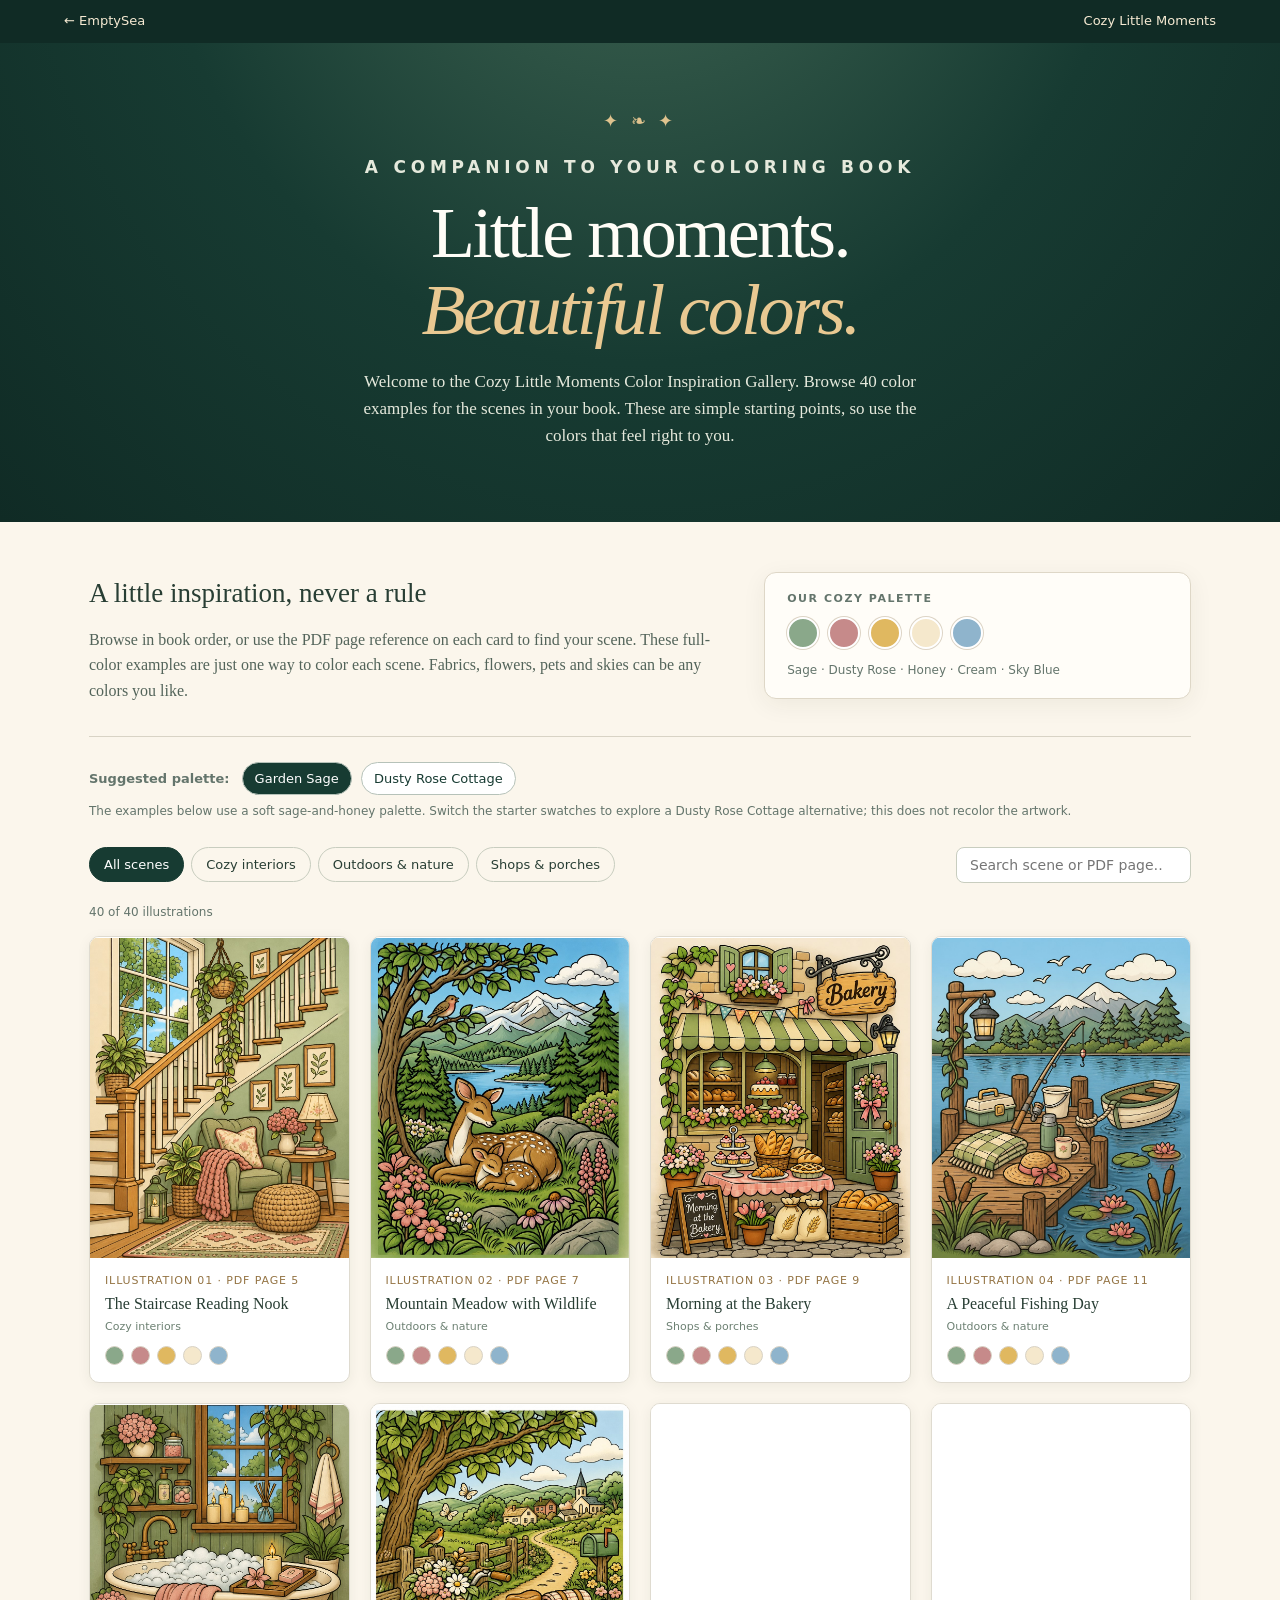
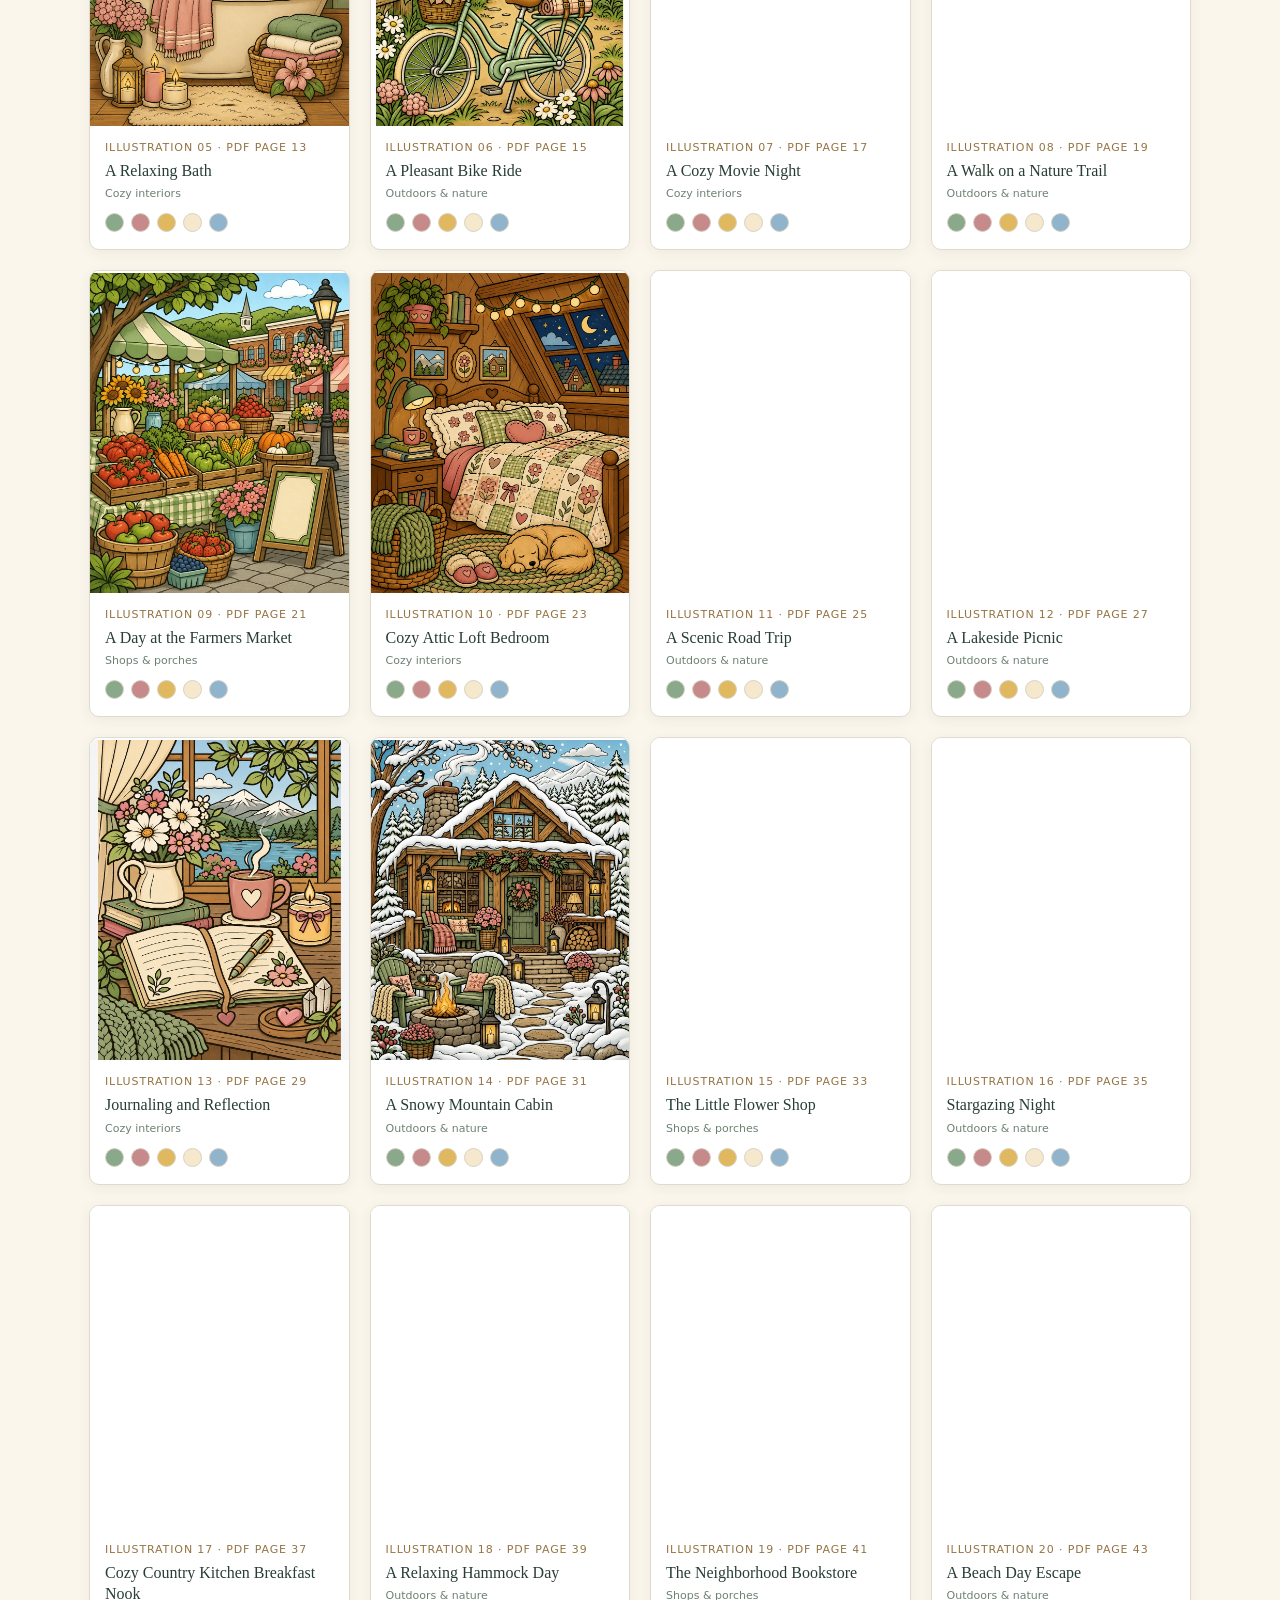
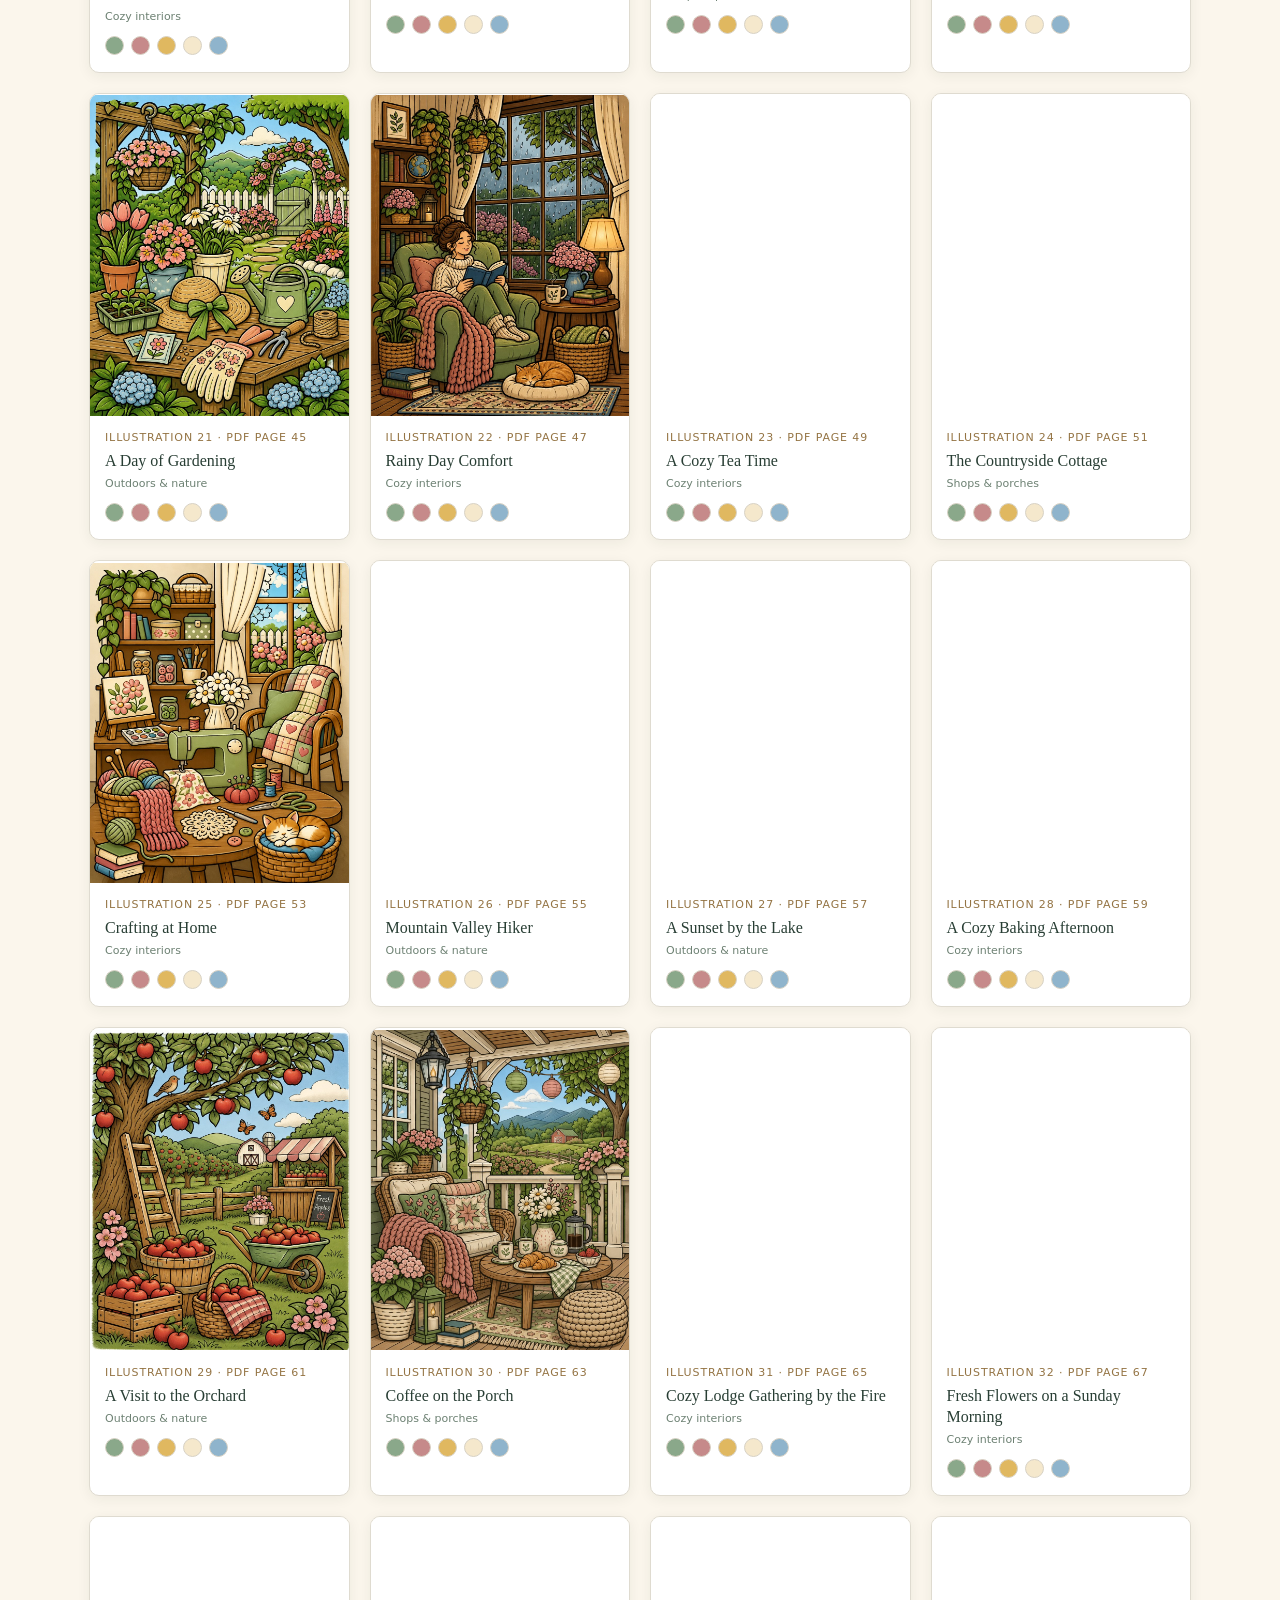
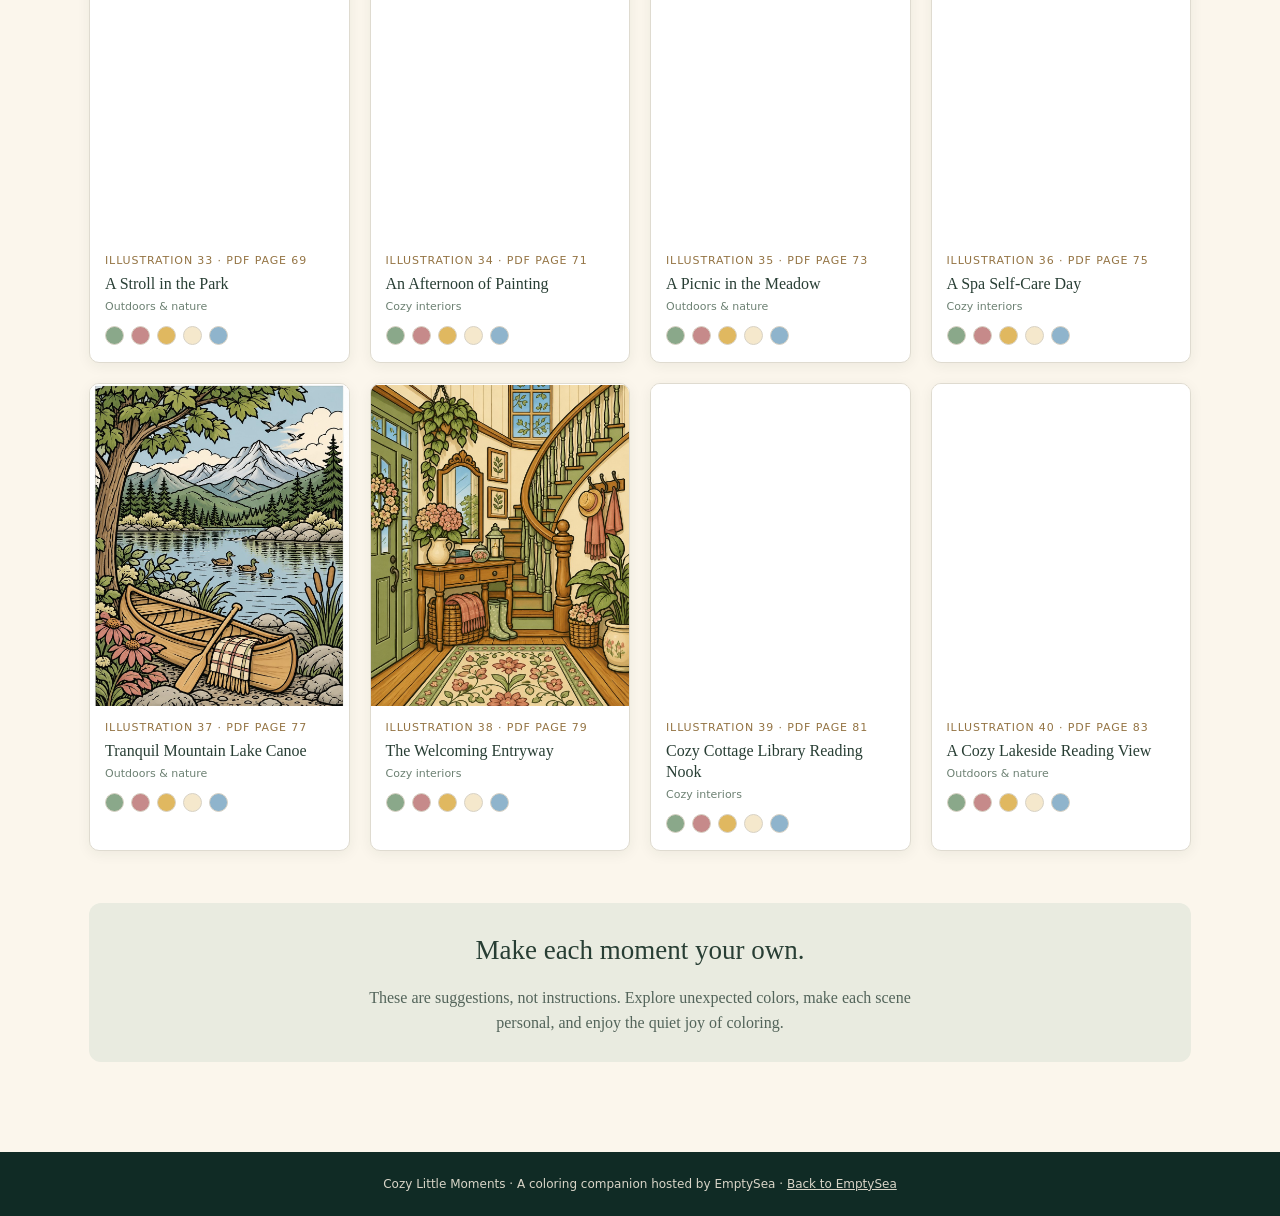
==== cozy-little-moments/index.html @ f2e1ac4d "Add Cozy Little Moments (Original Edition) color inspiration gallery Co-Authored-By: Claude Sonnet 5" ====
<!doctype html>
<html lang="en">
<head>
<meta charset="utf-8"><meta name="viewport" content="width=device-width, initial-scale=1">
<meta name="description" content="A companion color-inspiration gallery for Cozy Little Moments, a relaxing coloring book for adults.">
<meta name="theme-color" content="#183a30"><title>Color Inspiration | Cozy Little Moments</title>
<link rel="icon" href="/favicon.svg" type="image/svg+xml">
<style>
:root{--pine:#173b32;--pine-dark:#102b25;--cream:#fbf6ec;--ivory:#fffdf7;--wine:#863f42;--gold:#ae854a;--ink:#283e34;--muted:#64756c}
*{box-sizing:border-box}body{margin:0;background:var(--cream);color:var(--ink);font:16px/1.6 Georgia,"Times New Roman",serif}
a{color:inherit}button,input{font:inherit}button{cursor:pointer}
.topbar{background:var(--pine-dark);color:#f6ead3;padding:13px clamp(20px,5vw,72px);display:flex;justify-content:space-between;align-items:center;gap:16px;font:13px/1.3 system-ui,sans-serif}
.topbar a{text-decoration:none}.topbar a:hover{text-decoration:underline}
.hero{background:radial-gradient(ellipse at 50% -50%,#426855 0%,var(--pine) 55%,var(--pine-dark) 100%);color:var(--ivory);text-align:center;padding:64px 22px 72px}
.ornament{color:#dfc38e;letter-spacing:.22em;font-size:18px}.eyebrow{font:600 11px/1.4 system-ui,sans-serif;text-transform:uppercase;letter-spacing:.28em;color:#ebc990}
h1{font-size:clamp(36px,7vw,72px);line-height:1.06;letter-spacing:-.035em;font-weight:400;margin:16px auto;max-width:740px}
.hero p{max-width:590px;margin:20px auto 0;color:#e5e9dc;font-size:17px}.hero em{color:#e9c992}
main{max-width:1150px;margin:auto;padding:50px 24px 90px}
.intro{display:grid;grid-template-columns:1.5fr 1fr;gap:35px;align-items:start;border-bottom:1px solid #d8d3c5;padding-bottom:32px}
h2{font-size:27px;font-weight:400;margin:0 0 12px}.intro p{margin:0;color:#53645a}
.palette{background:#fffdf8;border:1px solid #ded7c7;border-radius:12px;padding:19px 22px;box-shadow:0 6px 24px #332b1610}.palette-label{font:600 11px system-ui,sans-serif;letter-spacing:.14em;text-transform:uppercase;color:var(--muted);margin:0 0 12px}
.swatches{display:flex;gap:9px}.swatch{height:32px;width:32px;border-radius:50%;border:2px solid #fff;box-shadow:0 0 0 1px #ddd4c5}.palette small{display:block;color:var(--muted);font:12px/1.5 system-ui,sans-serif;margin-top:12px}
.palette-switch{padding-top:25px;font:13px system-ui,sans-serif;color:var(--muted)}.palette-switch strong{margin-right:8px}.palette-switch button{padding:8px 12px;margin-right:5px;border:1px solid #b6c2b9;border-radius:20px;background:white;color:var(--pine)}.palette-switch button[aria-pressed="true"]{background:var(--pine);color:white}.palette-switch p{font-size:12px;margin:9px 0 0}.mini-colors{display:flex;gap:7px;margin-top:13px}.mini-colors i{width:19px;height:19px;border-radius:50%;display:inline-block;border:1px solid #d8d2c5}.controls{display:flex;flex-wrap:wrap;justify-content:space-between;gap:12px;align-items:center;padding:29px 0 22px}.filters{display:flex;gap:7px;flex-wrap:wrap}.filters button{font:13px system-ui,sans-serif;padding:9px 14px;border:1px solid #c8cdbf;border-radius:25px;background:transparent;color:var(--ink)}.filters button[aria-pressed=true]{background:var(--pine);color:white;border-color:var(--pine)}input{border:1px solid #c8cdbf;padding:9px 13px;border-radius:8px;max-width:100%;width:235px;background:white;font:14px system-ui,sans-serif}
.grid{display:grid;grid-template-columns:repeat(4,minmax(0,1fr));gap:20px}.tile{border:1px solid #dfdbd0;background:white;border-radius:10px;overflow:hidden;box-shadow:0 3px 14px #202e2310}.art{aspect-ratio:4/5;background:linear-gradient(150deg,#f7f2e7,#eee7d8);display:flex;align-items:center;justify-content:center;text-align:center;padding:22px;position:relative}.art:before{content:"✦";position:absolute;top:17%;font-size:54px;color:#d9c6a7;opacity:.65}.art span{position:relative;background:#faf7f0d9;border:1px solid #e0d6c5;border-radius:7px;padding:8px 12px;font:12px system-ui,sans-serif;color:#806e55}.art img{width:100%;height:100%;object-fit:contain;position:absolute;inset:0;background:#fff}.details{padding:14px 15px 17px}.number{font:11px system-ui,sans-serif;color:#947444;letter-spacing:.08em;text-transform:uppercase}.details h3{font-size:16px;font-weight:400;line-height:1.32;margin:6px 0}.category{font:11px system-ui,sans-serif;color:#6d8173}.count{font:12px system-ui,sans-serif;color:var(--muted);margin:0 0 17px}.empty{padding:30px;text-align:center;color:var(--muted)}.callout{margin-top:52px;padding:26px;background:#e9ebe0;border-radius:12px;text-align:center}.callout p{margin:8px auto 0;max-width:550px;color:#53645a}footer{text-align:center;background:var(--pine-dark);color:#d9d5c8;padding:25px 16px;font:12px system-ui,sans-serif}
@media(max-width:850px){.grid{grid-template-columns:repeat(3,minmax(0,1fr))}.intro{grid-template-columns:1fr}}@media(max-width:600px){.grid{grid-template-columns:repeat(2,minmax(0,1fr));gap:12px}.details{padding:11px}.hero{padding:46px 20px 55px}.topbar{font-size:12px}}
@media(prefers-reduced-motion:no-preference){.tile{transition:transform .2s}.tile:hover{transform:translateY(-3px)}}
</style>
</head>
<body>
<header class="topbar"><a href="/">← EmptySea</a><span>Cozy Little Moments</span></header>
<section class="hero"><div class="ornament" aria-hidden="true">✦ ❧ ✦</div><p class="eyebrow">A companion to your coloring book</p><h1>Little moments.<br><em>Beautiful colors.</em></h1><p>Welcome to the Cozy Little Moments Color Inspiration Gallery. Browse 40 color examples for the scenes in your book. These are simple starting points, so use the colors that feel right to you.</p></section>
<main><div class="intro"><div><h2>A little inspiration, never a rule</h2><p>Browse in book order, or use the PDF page reference on each card to find your scene. These full-color examples are just one way to color each scene. Fabrics, flowers, pets and skies can be any colors you like.</p></div><aside class="palette"><div class="palette-label">Our cozy palette</div><div class="swatches" aria-label="Sage, dusty rose, golden honey, warm cream, sky blue"><span class="swatch" style="background:#8aa88a"></span><span class="swatch" style="background:#c68a8a"></span><span class="swatch" style="background:#e0b860"></span><span class="swatch" style="background:#f5e8cc"></span><span class="swatch" style="background:#8fb4cc"></span></div><small>Sage · Dusty Rose · Honey · Cream · Sky Blue</small></aside></div>
<div class="palette-switch"><strong>Suggested palette:</strong> <button type="button" data-palette="traditional" aria-pressed="true">Garden Sage</button> <button type="button" data-palette="winter" aria-pressed="false">Dusty Rose Cottage</button><p>The examples below use a soft sage-and-honey palette. Switch the starter swatches to explore a Dusty Rose Cottage alternative; this does not recolor the artwork.</p></div><div class="controls"><div class="filters" id="filters" aria-label="Filter gallery"><button type="button" data-filter="All" aria-pressed="true">All scenes</button><button type="button" data-filter="Cozy interiors" aria-pressed="false">Cozy interiors</button><button type="button" data-filter="Outdoors & nature" aria-pressed="false">Outdoors &amp; nature</button><button type="button" data-filter="Shops & porches" aria-pressed="false">Shops &amp; porches</button></div><label><span style="position:absolute;left:-9999px">Search scene names</span><input id="search" type="search" placeholder="Search scene or PDF page…" autocomplete="off"></label></div>
<p id="count" class="count" aria-live="polite"></p><div id="grid" class="grid"></div>
<section class="callout"><h2>Make each moment your own.</h2><p>These are suggestions, not instructions. Explore unexpected colors, make each scene personal, and enjoy the quiet joy of coloring.</p></section>
</main><footer>Cozy Little Moments · A coloring companion hosted by EmptySea · <a href="/">Back to EmptySea</a></footer>
<script>
const scenes=[{"page":1,"pdfPage":5,"title":"The Staircase Reading Nook","category":"Cozy interiors","image":"assets/color-01.jpg"},{"page":2,"pdfPage":7,"title":"Mountain Meadow with Wildlife","category":"Outdoors & nature","image":"assets/color-02.jpg"},{"page":3,"pdfPage":9,"title":"Morning at the Bakery","category":"Shops & porches","image":"assets/color-03.jpg"},{"page":4,"pdfPage":11,"title":"A Peaceful Fishing Day","category":"Outdoors & nature","image":"assets/color-04.jpg"},{"page":5,"pdfPage":13,"title":"A Relaxing Bath","category":"Cozy interiors","image":"assets/color-05.jpg"},{"page":6,"pdfPage":15,"title":"A Pleasant Bike Ride","category":"Outdoors & nature","image":"assets/color-06.jpg"},{"page":7,"pdfPage":17,"title":"A Cozy Movie Night","category":"Cozy interiors","image":"assets/color-07.jpg"},{"page":8,"pdfPage":19,"title":"A Walk on a Nature Trail","category":"Outdoors & nature","image":"assets/color-08.jpg"},{"page":9,"pdfPage":21,"title":"A Day at the Farmers Market","category":"Shops & porches","image":"assets/color-09.jpg"},{"page":10,"pdfPage":23,"title":"Cozy Attic Loft Bedroom","category":"Cozy interiors","image":"assets/color-10.jpg"},{"page":11,"pdfPage":25,"title":"A Scenic Road Trip","category":"Outdoors & nature","image":"assets/color-11.jpg"},{"page":12,"pdfPage":27,"title":"A Lakeside Picnic","category":"Outdoors & nature","image":"assets/color-12.jpg"},{"page":13,"pdfPage":29,"title":"Journaling and Reflection","category":"Cozy interiors","image":"assets/color-13.jpg"},{"page":14,"pdfPage":31,"title":"A Snowy Mountain Cabin","category":"Outdoors & nature","image":"assets/color-14.jpg"},{"page":15,"pdfPage":33,"title":"The Little Flower Shop","category":"Shops & porches","image":"assets/color-15.jpg"},{"page":16,"pdfPage":35,"title":"Stargazing Night","category":"Outdoors & nature","image":"assets/color-16.jpg"},{"page":17,"pdfPage":37,"title":"Cozy Country Kitchen Breakfast Nook","category":"Cozy interiors","image":"assets/color-17.jpg"},{"page":18,"pdfPage":39,"title":"A Relaxing Hammock Day","category":"Outdoors & nature","image":"assets/color-18.jpg"},{"page":19,"pdfPage":41,"title":"The Neighborhood Bookstore","category":"Shops & porches","image":"assets/color-19.jpg"},{"page":20,"pdfPage":43,"title":"A Beach Day Escape","category":"Outdoors & nature","image":"assets/color-20.jpg"},{"page":21,"pdfPage":45,"title":"A Day of Gardening","category":"Outdoors & nature","image":"assets/color-21.jpg"},{"page":22,"pdfPage":47,"title":"Rainy Day Comfort","category":"Cozy interiors","image":"assets/color-22.jpg"},{"page":23,"pdfPage":49,"title":"A Cozy Tea Time","category":"Cozy interiors","image":"assets/color-23.jpg"},{"page":24,"pdfPage":51,"title":"The Countryside Cottage","category":"Shops & porches","image":"assets/color-24.jpg"},{"page":25,"pdfPage":53,"title":"Crafting at Home","category":"Cozy interiors","image":"assets/color-25.jpg"},{"page":26,"pdfPage":55,"title":"Mountain Valley Hiker","category":"Outdoors & nature","image":"assets/color-26.jpg"},{"page":27,"pdfPage":57,"title":"A Sunset by the Lake","category":"Outdoors & nature","image":"assets/color-27.jpg"},{"page":28,"pdfPage":59,"title":"A Cozy Baking Afternoon","category":"Cozy interiors","image":"assets/color-28.jpg"},{"page":29,"pdfPage":61,"title":"A Visit to the Orchard","category":"Outdoors & nature","image":"assets/color-29.jpg"},{"page":30,"pdfPage":63,"title":"Coffee on the Porch","category":"Shops & porches","image":"assets/color-30.jpg"},{"page":31,"pdfPage":65,"title":"Cozy Lodge Gathering by the Fire","category":"Cozy interiors","image":"assets/color-31.jpg"},{"page":32,"pdfPage":67,"title":"Fresh Flowers on a Sunday Morning","category":"Cozy interiors","image":"assets/color-32.jpg"},{"page":33,"pdfPage":69,"title":"A Stroll in the Park","category":"Outdoors & nature","image":"assets/color-33.jpg"},{"page":34,"pdfPage":71,"title":"An Afternoon of Painting","category":"Cozy interiors","image":"assets/color-34.jpg"},{"page":35,"pdfPage":73,"title":"A Picnic in the Meadow","category":"Outdoors & nature","image":"assets/color-35.jpg"},{"page":36,"pdfPage":75,"title":"A Spa Self-Care Day","category":"Cozy interiors","image":"assets/color-36.jpg"},{"page":37,"pdfPage":77,"title":"Tranquil Mountain Lake Canoe","category":"Outdoors & nature","image":"assets/color-37.jpg"},{"page":38,"pdfPage":79,"title":"The Welcoming Entryway","category":"Cozy interiors","image":"assets/color-38.jpg"},{"page":39,"pdfPage":81,"title":"Cozy Cottage Library Reading Nook","category":"Cozy interiors","image":"assets/color-39.jpg"},{"page":40,"pdfPage":83,"title":"A Cozy Lakeside Reading View","category":"Outdoors & nature","image":"assets/color-40.jpg"}];
let filter="All";let search="";let palette="traditional";const palettes={traditional:["#8aa88a","#c68a8a","#e0b860","#f5e8cc","#8fb4cc"],winter:["#c68a8a","#e8c4c0","#f5e8cc","#a8b89c","#7e9bb0"]};
const grid=document.getElementById("grid"),count=document.getElementById("count");
function render(){const shown=scenes.filter(s=>(filter==="All"||s.category===filter)&&(s.title+" "+String(s.page).padStart(2,"0")+" pdf "+s.pdfPage).toLowerCase().includes(search));grid.replaceChildren();const frag=document.createDocumentFragment();for(const s of shown){const card=document.createElement("article");card.className="tile";const art=document.createElement("div");art.className="art";if(s.image){const img=document.createElement("img");img.src=s.image;img.alt="Color example for "+s.title;img.loading="lazy";img.decoding="async";const link=document.createElement("a");link.href=s.image;link.target="_blank";link.rel="noopener";link.style.cssText="position:absolute;inset:0";link.setAttribute("aria-label","View larger: "+s.title);link.append(img);art.append(link)}else{const span=document.createElement("span");span.textContent="Color example coming soon";art.append(span)}const details=document.createElement("div");details.className="details";const num=document.createElement("div");num.className="number";num.textContent="Illustration "+String(s.page).padStart(2,"0")+" · PDF page "+s.pdfPage;const title=document.createElement("h3");title.textContent=s.title;const cat=document.createElement("div");cat.className="category";cat.textContent=s.category;const colors=document.createElement("div");colors.className="mini-colors";colors.setAttribute("aria-label",palette==="traditional"?"Garden Sage suggested colors":"Dusty Rose Cottage suggested colors");for(const color of palettes[palette]){const dot=document.createElement("i");dot.style.background=color;colors.append(dot)}details.append(num,title,cat,colors);card.append(art,details);frag.append(card)}grid.append(frag);count.textContent=shown.length+" of 40 illustrations";if(!shown.length){const p=document.createElement("p");p.className="empty";p.textContent="No scenes match that search.";grid.append(p)}}
document.getElementById("filters").addEventListener("click",e=>{if(e.target.matches("button[data-filter]")){filter=e.target.dataset.filter;for(const b of document.querySelectorAll("[data-filter]"))b.setAttribute("aria-pressed",String(b===e.target));render()}});
document.querySelector(".palette-switch").addEventListener("click",e=>{if(e.target.matches("button[data-palette]")){palette=e.target.dataset.palette;for(const b of document.querySelectorAll("[data-palette]"))b.setAttribute("aria-pressed",String(b===e.target));render()}});
document.getElementById("search").addEventListener("input",e=>{search=e.target.value.toLowerCase().trim();render()});render();
</script>
</body></html>
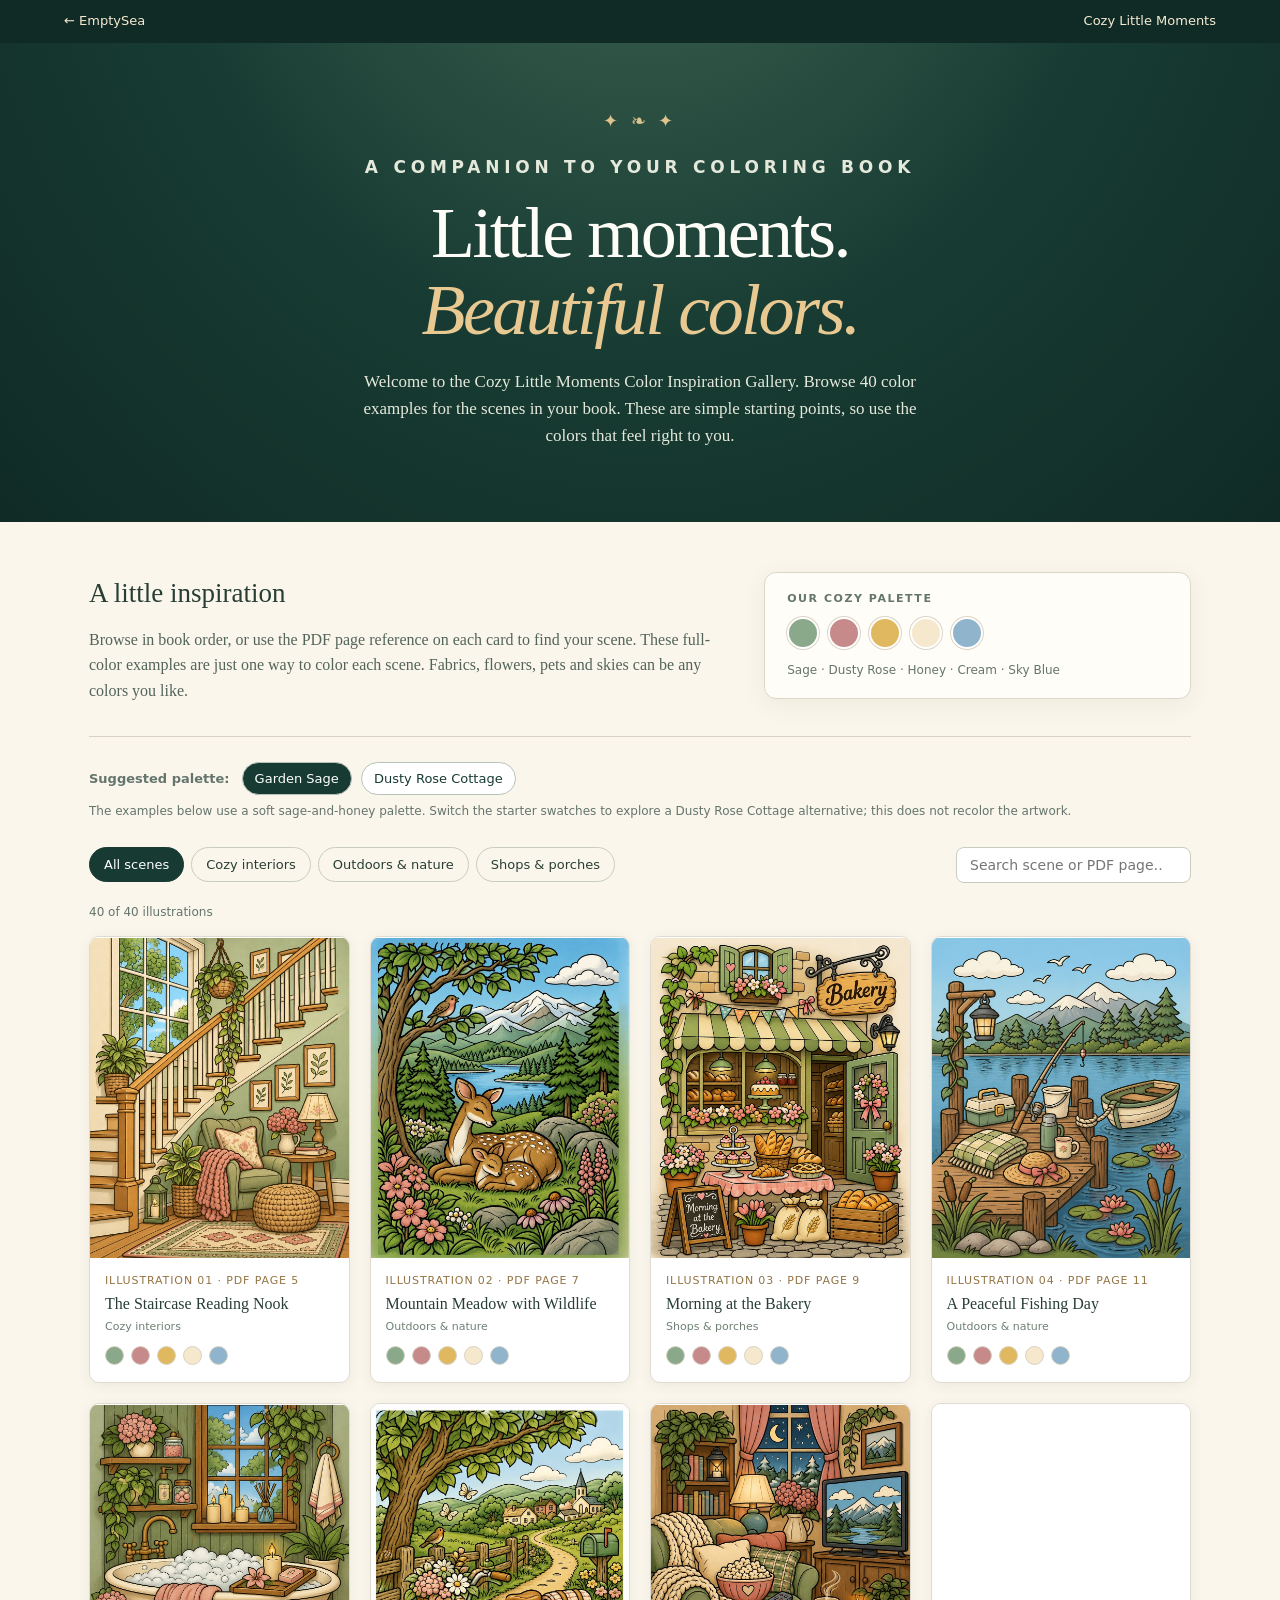
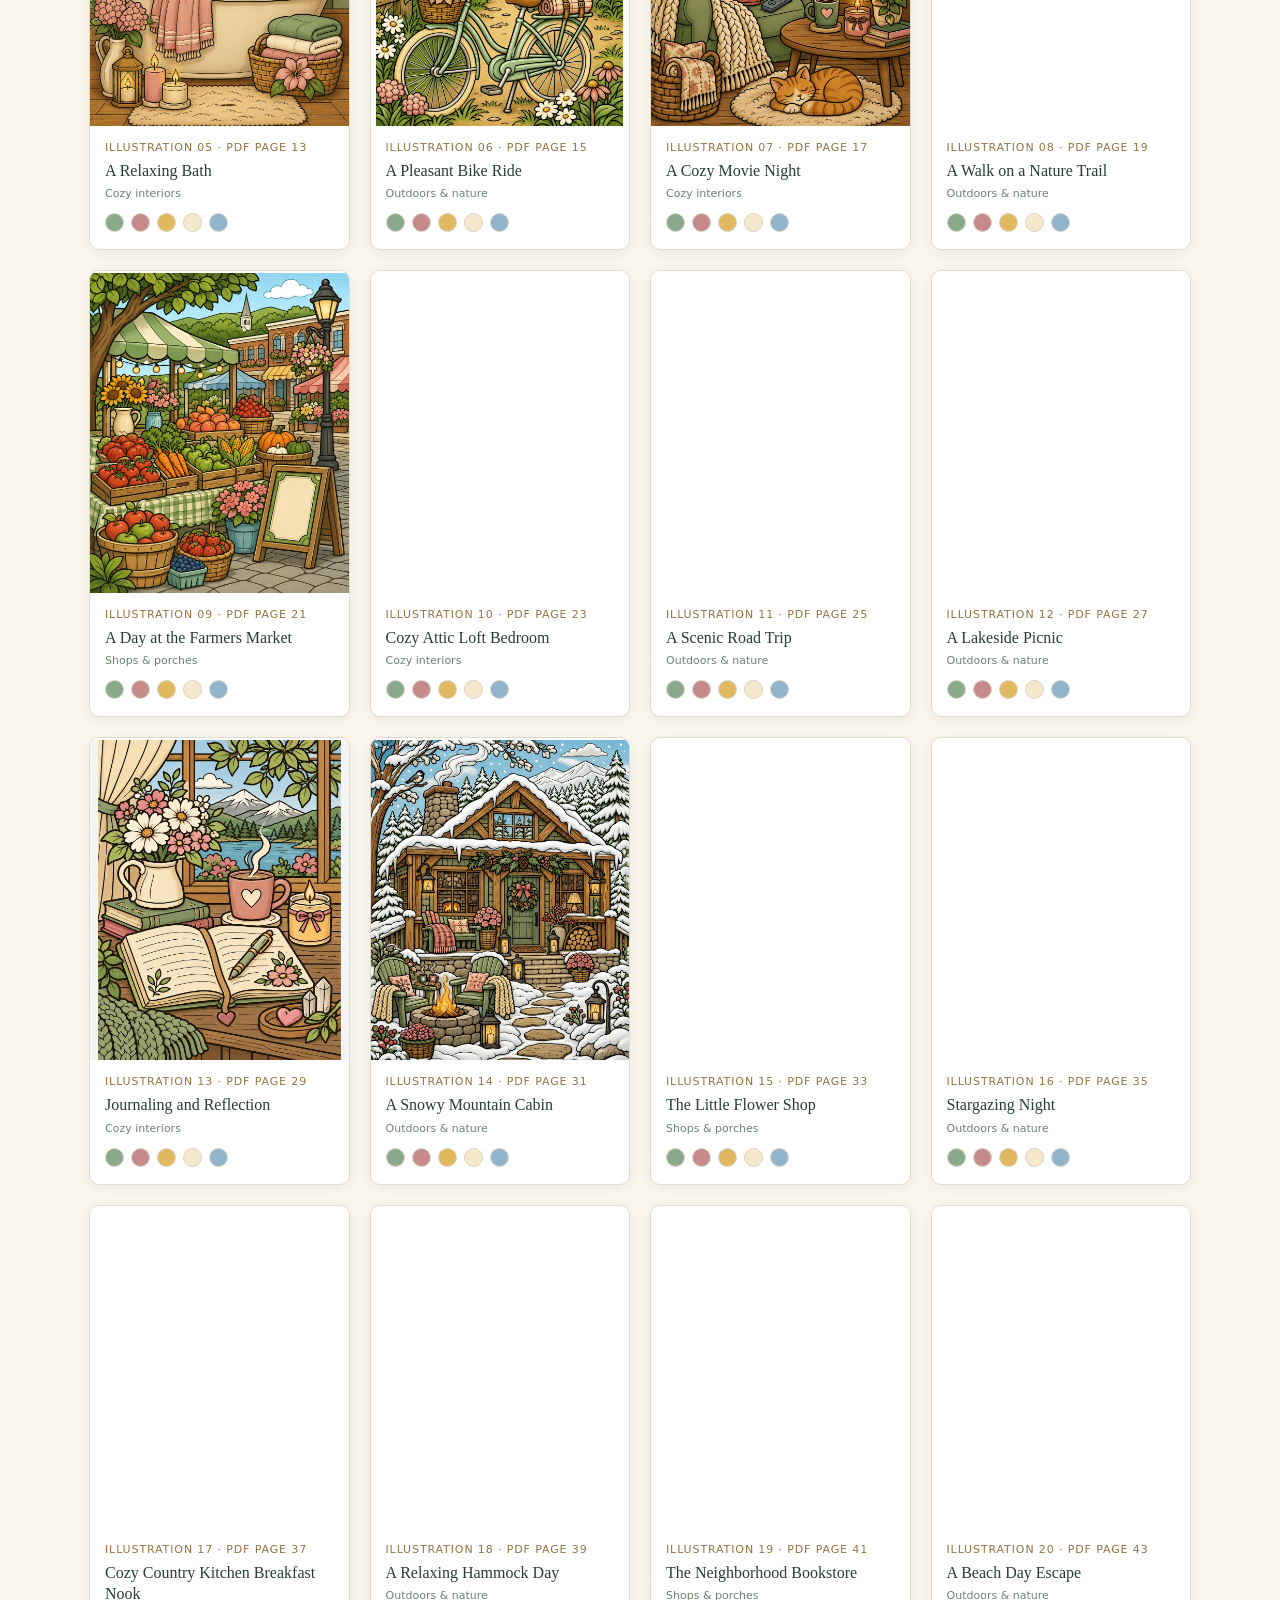
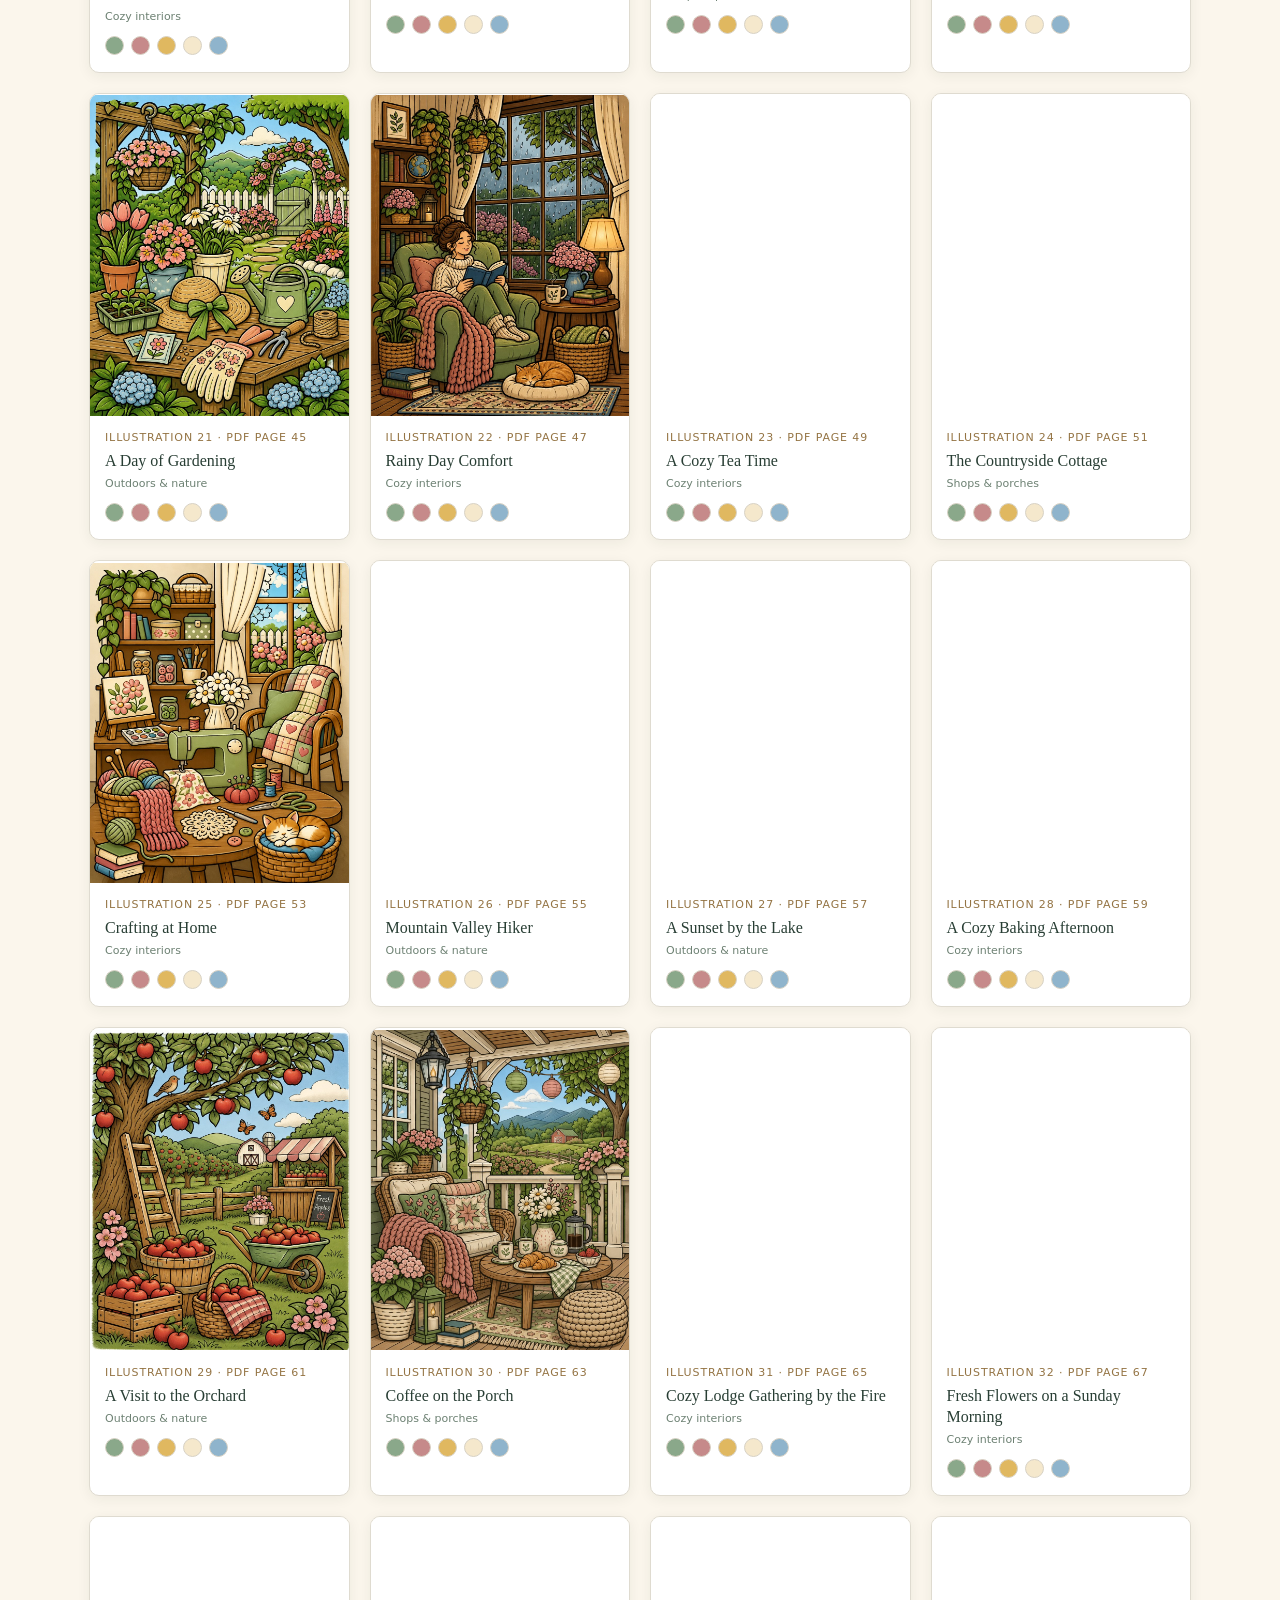
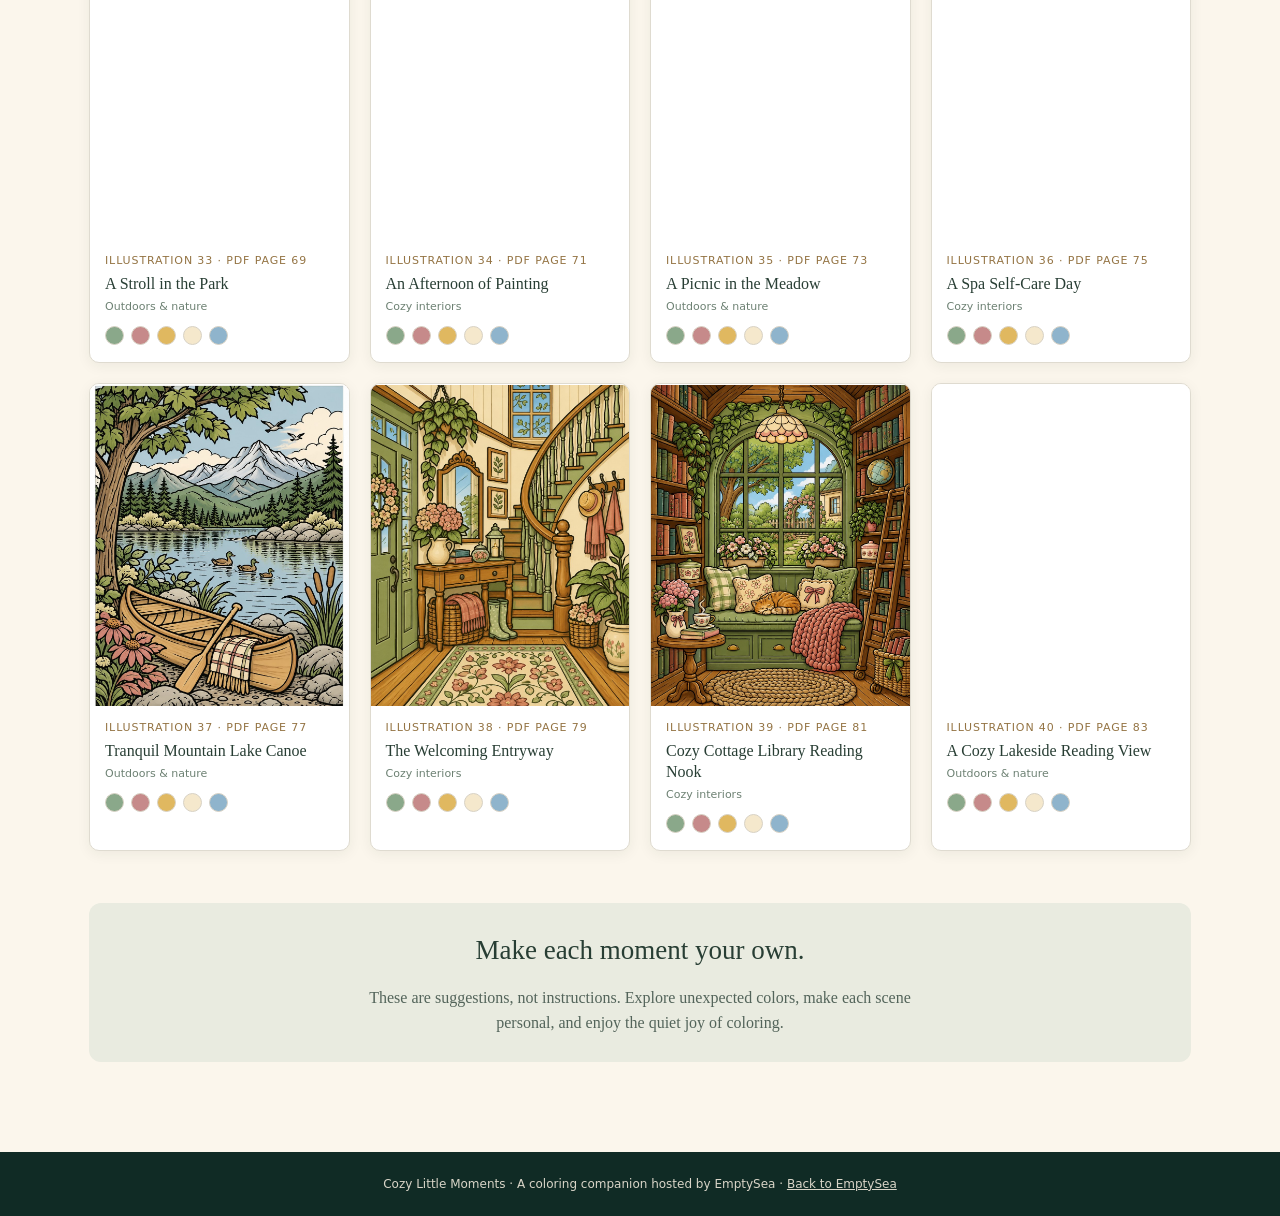
==== commit 9d9a2549: "Shorten gallery intro heading to 'A little inspiration' Co-Authored-By: Claude Sonnet 5.5 <noreply@a" ====
--- a/cozy-little-moments/index.html
+++ b/cozy-little-moments/index.html
@@ -29,7 +29,7 @@
 <body>
 <header class="topbar"><a href="/">← EmptySea</a><span>Cozy Little Moments</span></header>
 <section class="hero"><div class="ornament" aria-hidden="true">✦ ❧ ✦</div><p class="eyebrow">A companion to your coloring book</p><h1>Little moments.<br><em>Beautiful colors.</em></h1><p>Welcome to the Cozy Little Moments Color Inspiration Gallery. Browse 40 color examples for the scenes in your book. These are simple starting points, so use the colors that feel right to you.</p></section>
-<main><div class="intro"><div><h2>A little inspiration, never a rule</h2><p>Browse in book order, or use the PDF page reference on each card to find your scene. These full-color examples are just one way to color each scene. Fabrics, flowers, pets and skies can be any colors you like.</p></div><aside class="palette"><div class="palette-label">Our cozy palette</div><div class="swatches" aria-label="Sage, dusty rose, golden honey, warm cream, sky blue"><span class="swatch" style="background:#8aa88a"></span><span class="swatch" style="background:#c68a8a"></span><span class="swatch" style="background:#e0b860"></span><span class="swatch" style="background:#f5e8cc"></span><span class="swatch" style="background:#8fb4cc"></span></div><small>Sage · Dusty Rose · Honey · Cream · Sky Blue</small></aside></div>
+<main><div class="intro"><div><h2>A little inspiration</h2><p>Browse in book order, or use the PDF page reference on each card to find your scene. These full-color examples are just one way to color each scene. Fabrics, flowers, pets and skies can be any colors you like.</p></div><aside class="palette"><div class="palette-label">Our cozy palette</div><div class="swatches" aria-label="Sage, dusty rose, golden honey, warm cream, sky blue"><span class="swatch" style="background:#8aa88a"></span><span class="swatch" style="background:#c68a8a"></span><span class="swatch" style="background:#e0b860"></span><span class="swatch" style="background:#f5e8cc"></span><span class="swatch" style="background:#8fb4cc"></span></div><small>Sage · Dusty Rose · Honey · Cream · Sky Blue</small></aside></div>
 <div class="palette-switch"><strong>Suggested palette:</strong> <button type="button" data-palette="traditional" aria-pressed="true">Garden Sage</button> <button type="button" data-palette="winter" aria-pressed="false">Dusty Rose Cottage</button><p>The examples below use a soft sage-and-honey palette. Switch the starter swatches to explore a Dusty Rose Cottage alternative; this does not recolor the artwork.</p></div><div class="controls"><div class="filters" id="filters" aria-label="Filter gallery"><button type="button" data-filter="All" aria-pressed="true">All scenes</button><button type="button" data-filter="Cozy interiors" aria-pressed="false">Cozy interiors</button><button type="button" data-filter="Outdoors & nature" aria-pressed="false">Outdoors &amp; nature</button><button type="button" data-filter="Shops & porches" aria-pressed="false">Shops &amp; porches</button></div><label><span style="position:absolute;left:-9999px">Search scene names</span><input id="search" type="search" placeholder="Search scene or PDF page…" autocomplete="off"></label></div>
 <p id="count" class="count" aria-live="polite"></p><div id="grid" class="grid"></div>
 <section class="callout"><h2>Make each moment your own.</h2><p>These are suggestions, not instructions. Explore unexpected colors, make each scene personal, and enjoy the quiet joy of coloring.</p></section>
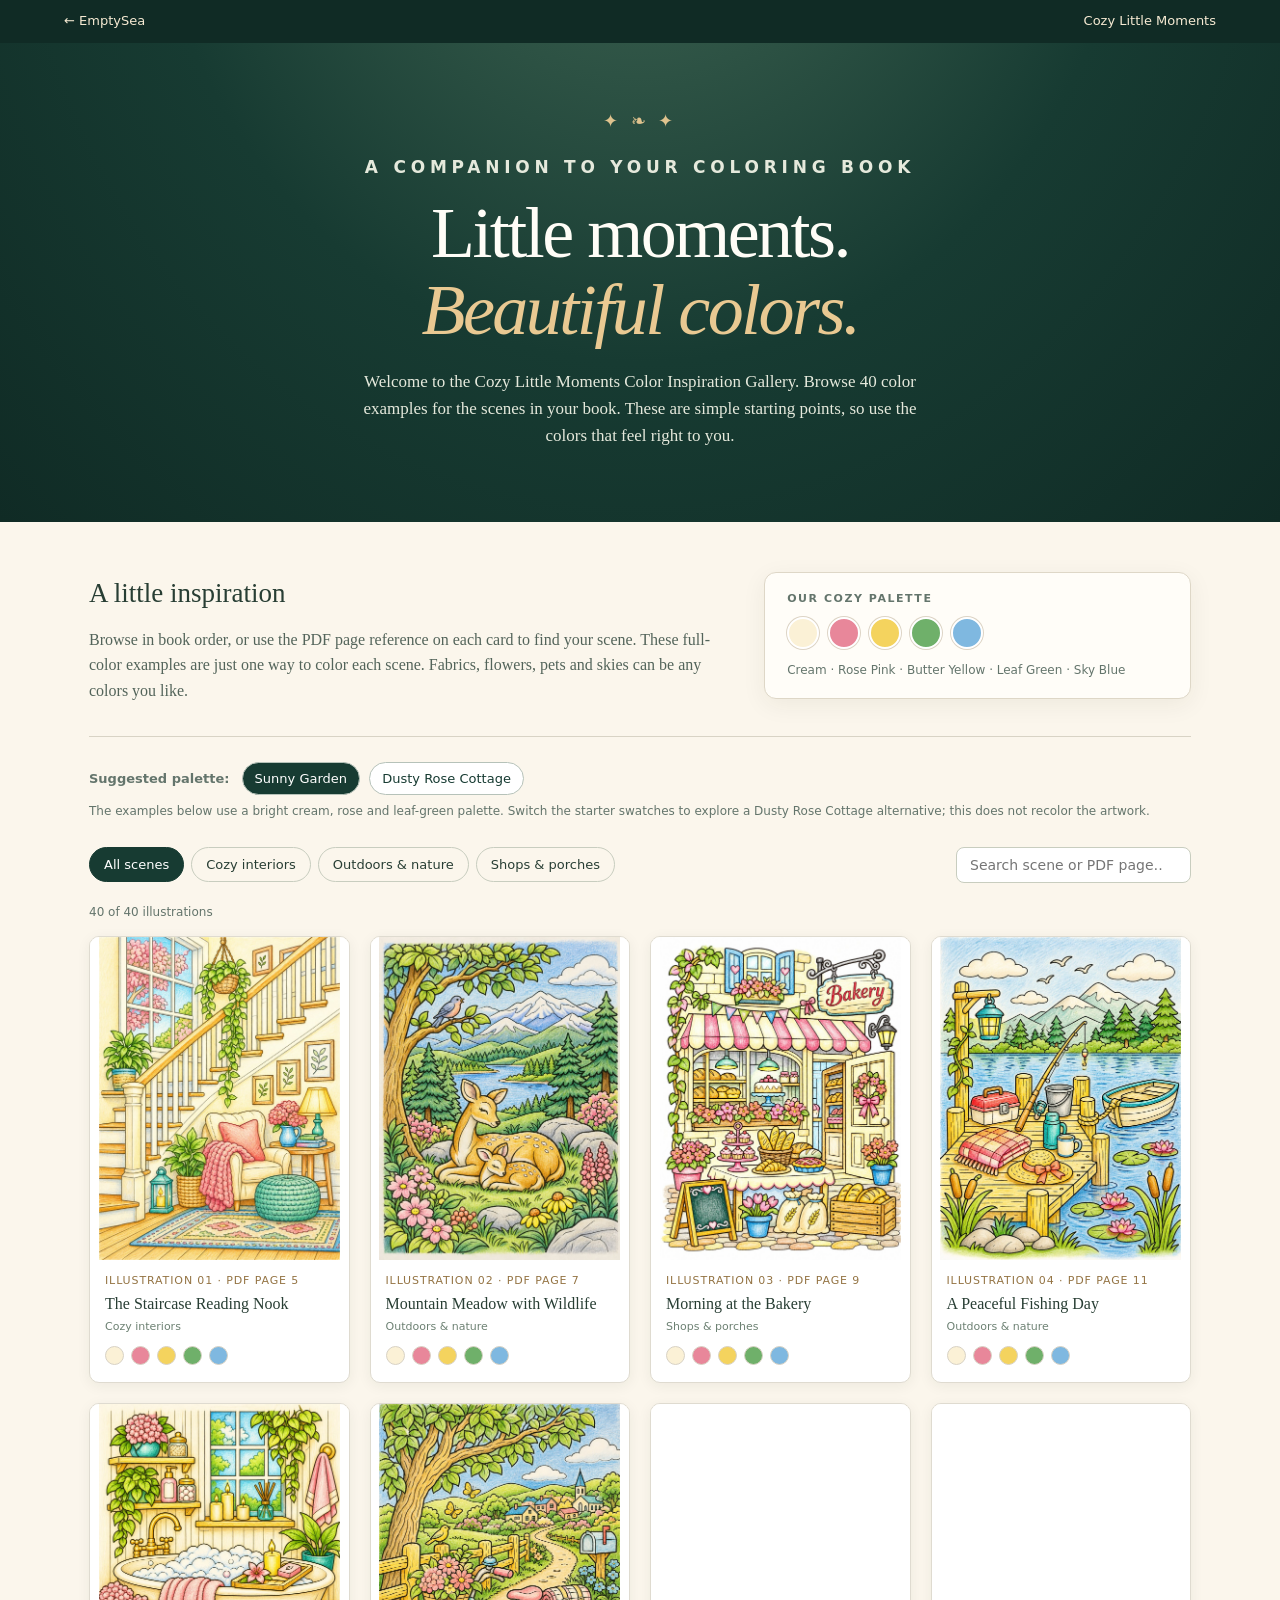
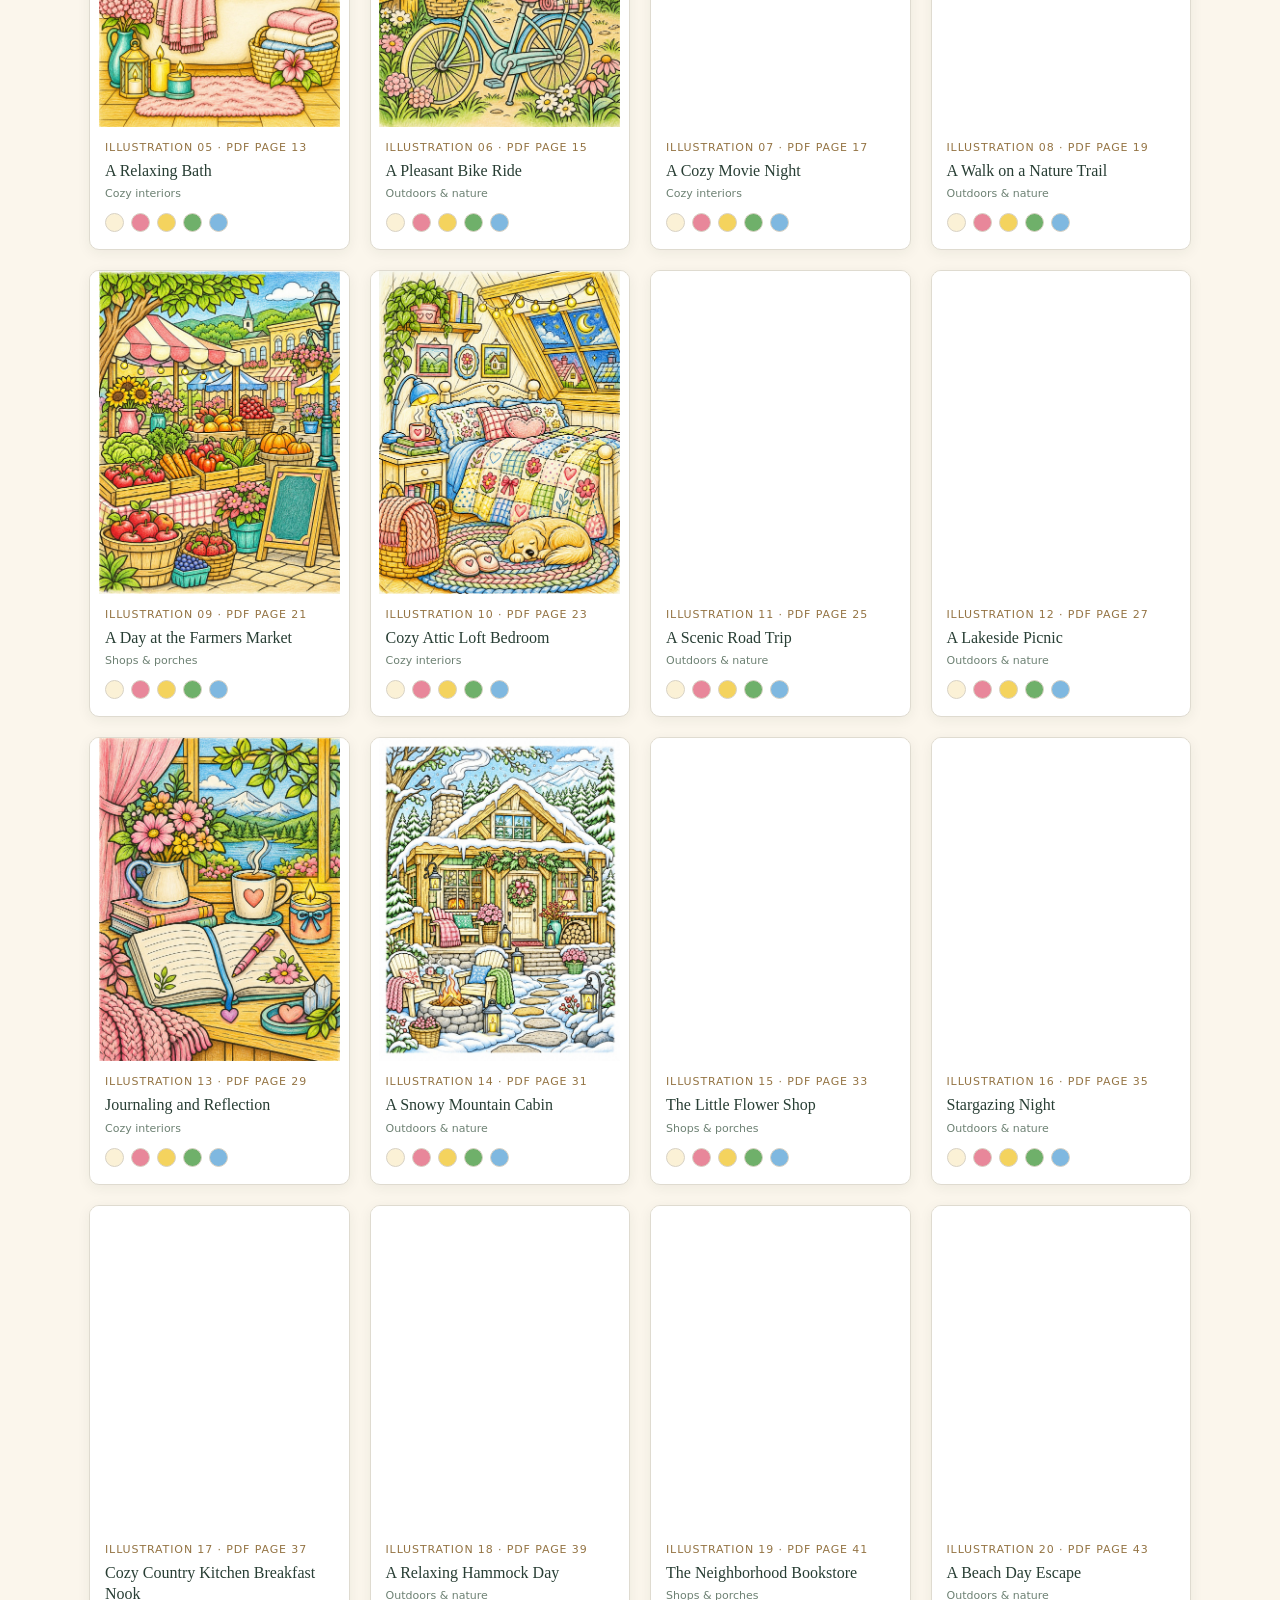
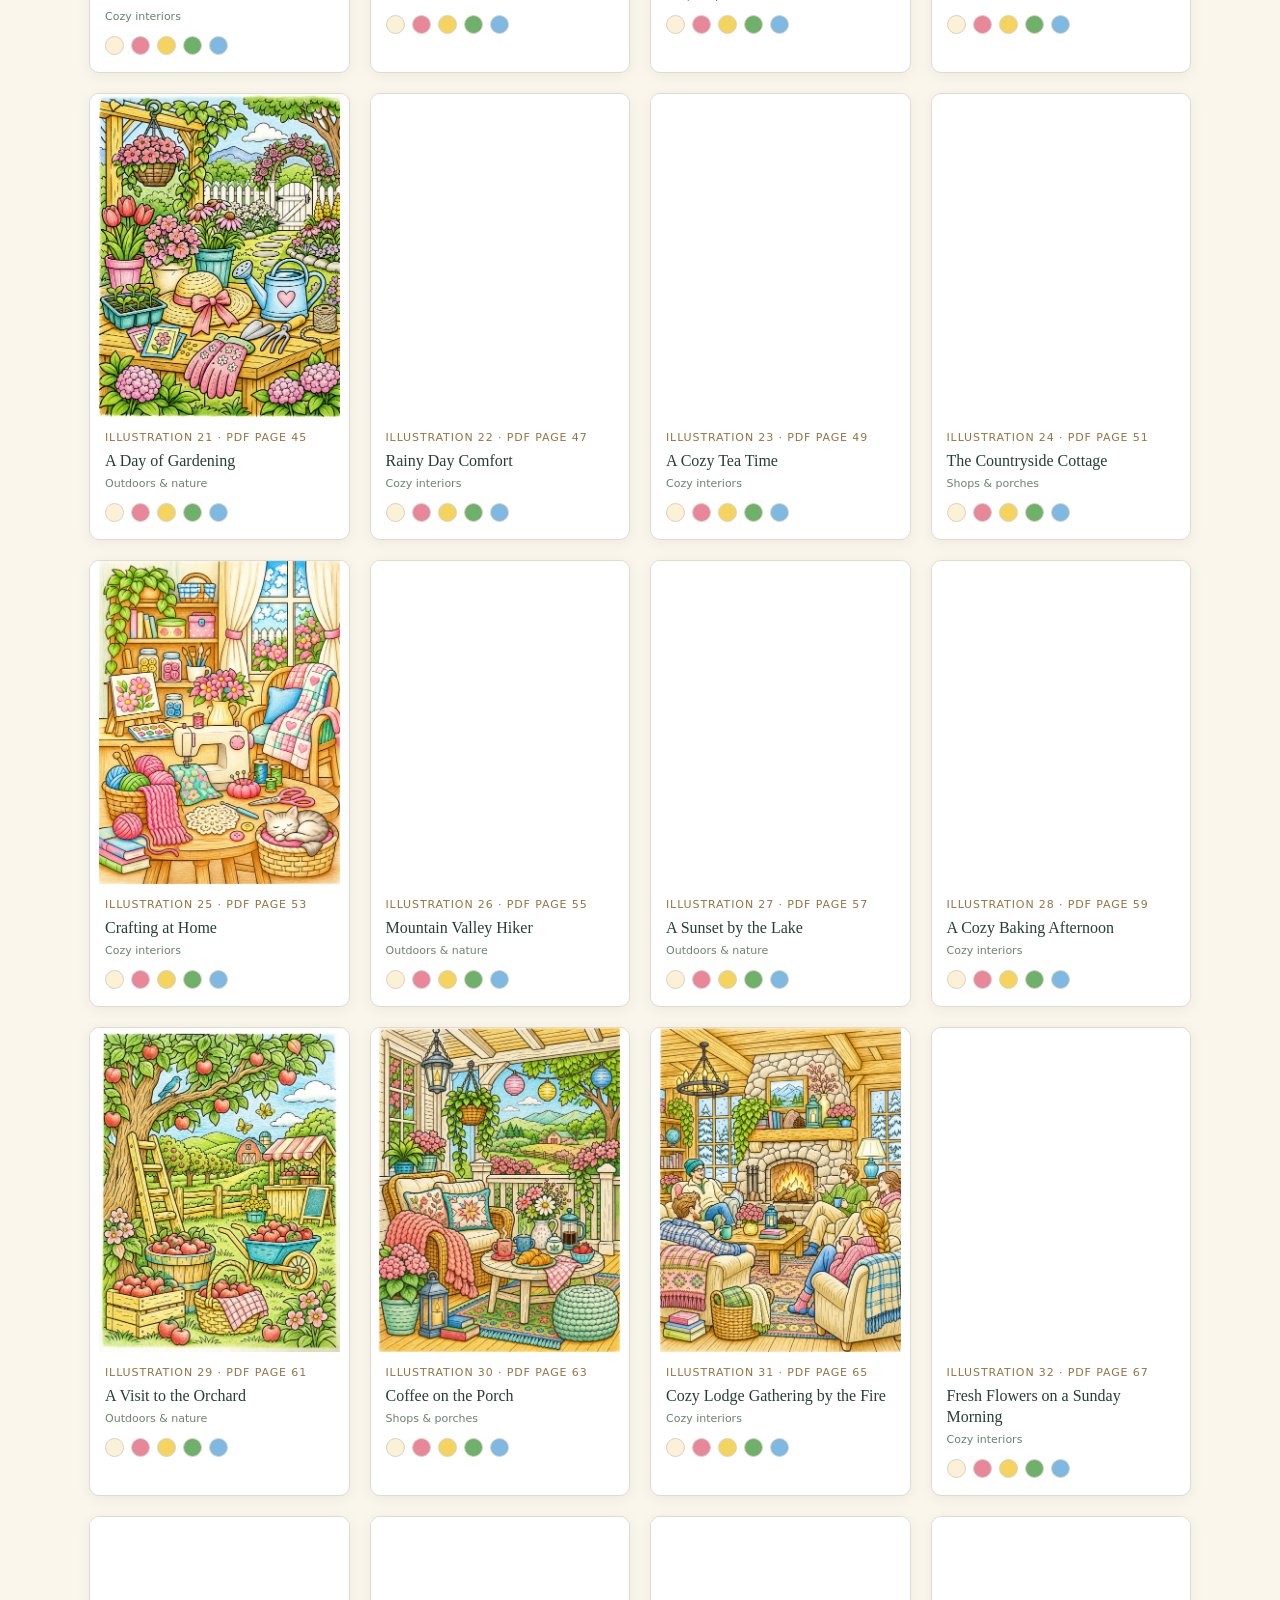
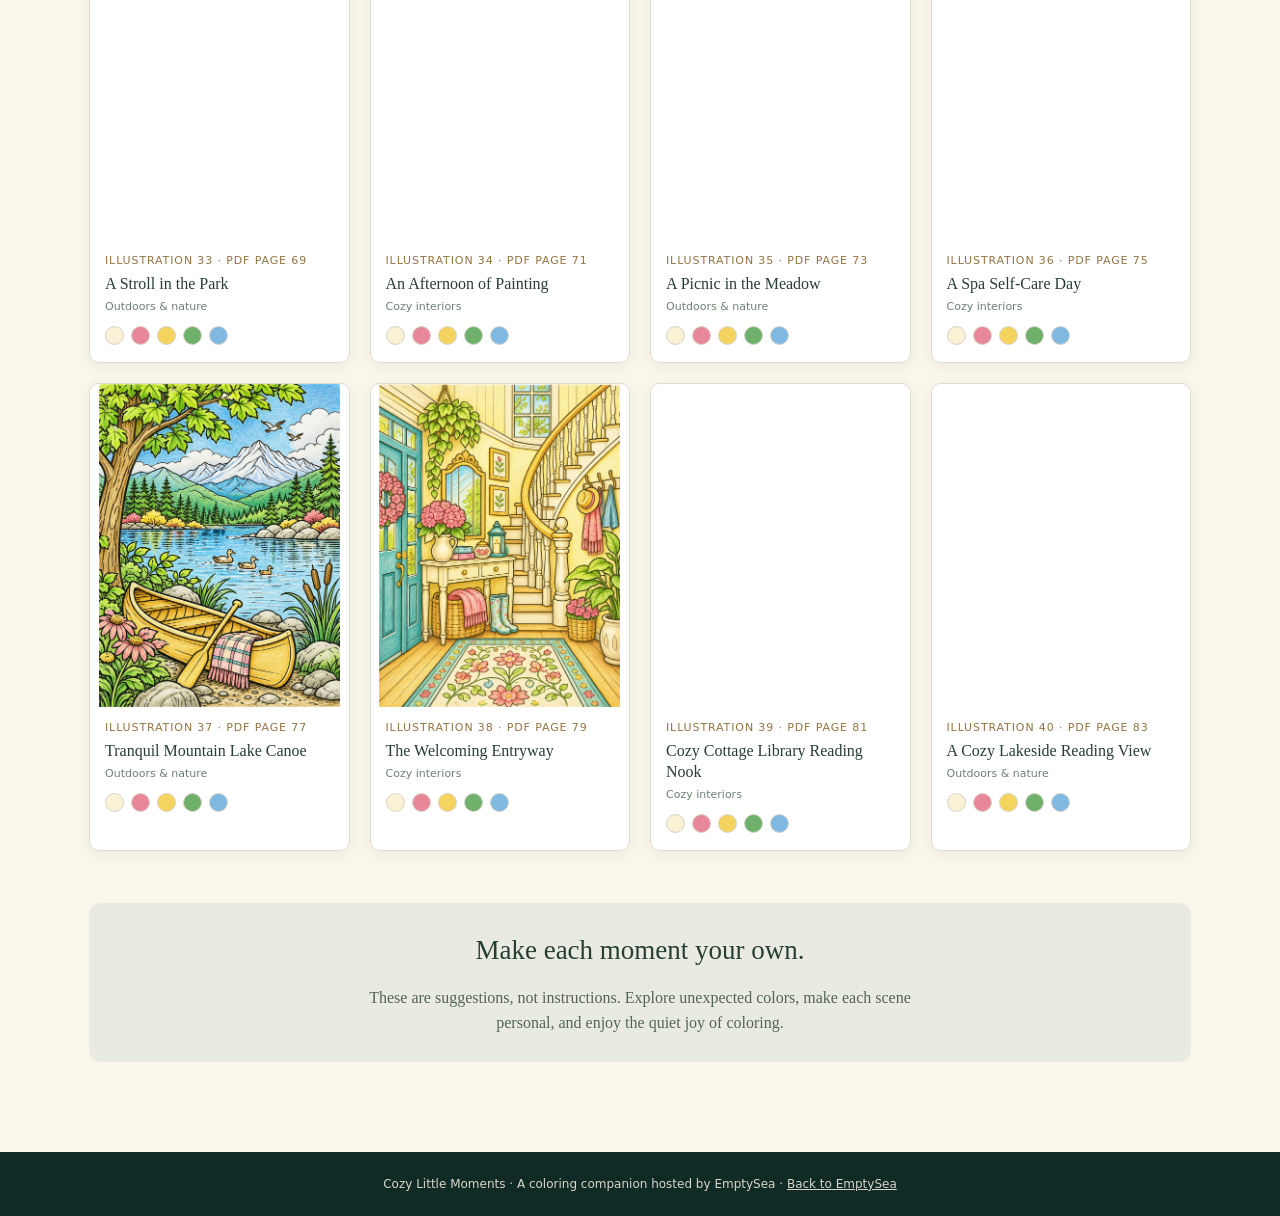
==== commit 4a3b3a5c: "Book 2 gallery: recolor all 40 images in brighter colored-pencil style, update palette swatches Co-A" ====
--- a/cozy-little-moments/index.html
+++ b/cozy-little-moments/index.html
@@ -29,16 +29,16 @@
 <body>
 <header class="topbar"><a href="/">← EmptySea</a><span>Cozy Little Moments</span></header>
 <section class="hero"><div class="ornament" aria-hidden="true">✦ ❧ ✦</div><p class="eyebrow">A companion to your coloring book</p><h1>Little moments.<br><em>Beautiful colors.</em></h1><p>Welcome to the Cozy Little Moments Color Inspiration Gallery. Browse 40 color examples for the scenes in your book. These are simple starting points, so use the colors that feel right to you.</p></section>
-<main><div class="intro"><div><h2>A little inspiration</h2><p>Browse in book order, or use the PDF page reference on each card to find your scene. These full-color examples are just one way to color each scene. Fabrics, flowers, pets and skies can be any colors you like.</p></div><aside class="palette"><div class="palette-label">Our cozy palette</div><div class="swatches" aria-label="Sage, dusty rose, golden honey, warm cream, sky blue"><span class="swatch" style="background:#8aa88a"></span><span class="swatch" style="background:#c68a8a"></span><span class="swatch" style="background:#e0b860"></span><span class="swatch" style="background:#f5e8cc"></span><span class="swatch" style="background:#8fb4cc"></span></div><small>Sage · Dusty Rose · Honey · Cream · Sky Blue</small></aside></div>
-<div class="palette-switch"><strong>Suggested palette:</strong> <button type="button" data-palette="traditional" aria-pressed="true">Garden Sage</button> <button type="button" data-palette="winter" aria-pressed="false">Dusty Rose Cottage</button><p>The examples below use a soft sage-and-honey palette. Switch the starter swatches to explore a Dusty Rose Cottage alternative; this does not recolor the artwork.</p></div><div class="controls"><div class="filters" id="filters" aria-label="Filter gallery"><button type="button" data-filter="All" aria-pressed="true">All scenes</button><button type="button" data-filter="Cozy interiors" aria-pressed="false">Cozy interiors</button><button type="button" data-filter="Outdoors & nature" aria-pressed="false">Outdoors &amp; nature</button><button type="button" data-filter="Shops & porches" aria-pressed="false">Shops &amp; porches</button></div><label><span style="position:absolute;left:-9999px">Search scene names</span><input id="search" type="search" placeholder="Search scene or PDF page…" autocomplete="off"></label></div>
+<main><div class="intro"><div><h2>A little inspiration</h2><p>Browse in book order, or use the PDF page reference on each card to find your scene. These full-color examples are just one way to color each scene. Fabrics, flowers, pets and skies can be any colors you like.</p></div><aside class="palette"><div class="palette-label">Our cozy palette</div><div class="swatches" aria-label="Cream, rose pink, butter yellow, leaf green, sky blue"><span class="swatch" style="background:#fbf1d6"></span><span class="swatch" style="background:#e8879a"></span><span class="swatch" style="background:#f4d35e"></span><span class="swatch" style="background:#6fb06a"></span><span class="swatch" style="background:#7fb8e0"></span></div><small>Cream · Rose Pink · Butter Yellow · Leaf Green · Sky Blue</small></aside></div>
+<div class="palette-switch"><strong>Suggested palette:</strong> <button type="button" data-palette="traditional" aria-pressed="true">Sunny Garden</button> <button type="button" data-palette="winter" aria-pressed="false">Dusty Rose Cottage</button><p>The examples below use a bright cream, rose and leaf-green palette. Switch the starter swatches to explore a Dusty Rose Cottage alternative; this does not recolor the artwork.</p></div><div class="controls"><div class="filters" id="filters" aria-label="Filter gallery"><button type="button" data-filter="All" aria-pressed="true">All scenes</button><button type="button" data-filter="Cozy interiors" aria-pressed="false">Cozy interiors</button><button type="button" data-filter="Outdoors & nature" aria-pressed="false">Outdoors &amp; nature</button><button type="button" data-filter="Shops & porches" aria-pressed="false">Shops &amp; porches</button></div><label><span style="position:absolute;left:-9999px">Search scene names</span><input id="search" type="search" placeholder="Search scene or PDF page…" autocomplete="off"></label></div>
 <p id="count" class="count" aria-live="polite"></p><div id="grid" class="grid"></div>
 <section class="callout"><h2>Make each moment your own.</h2><p>These are suggestions, not instructions. Explore unexpected colors, make each scene personal, and enjoy the quiet joy of coloring.</p></section>
 </main><footer>Cozy Little Moments · A coloring companion hosted by EmptySea · <a href="/">Back to EmptySea</a></footer>
 <script>
 const scenes=[{"page":1,"pdfPage":5,"title":"The Staircase Reading Nook","category":"Cozy interiors","image":"assets/color-01.jpg"},{"page":2,"pdfPage":7,"title":"Mountain Meadow with Wildlife","category":"Outdoors & nature","image":"assets/color-02.jpg"},{"page":3,"pdfPage":9,"title":"Morning at the Bakery","category":"Shops & porches","image":"assets/color-03.jpg"},{"page":4,"pdfPage":11,"title":"A Peaceful Fishing Day","category":"Outdoors & nature","image":"assets/color-04.jpg"},{"page":5,"pdfPage":13,"title":"A Relaxing Bath","category":"Cozy interiors","image":"assets/color-05.jpg"},{"page":6,"pdfPage":15,"title":"A Pleasant Bike Ride","category":"Outdoors & nature","image":"assets/color-06.jpg"},{"page":7,"pdfPage":17,"title":"A Cozy Movie Night","category":"Cozy interiors","image":"assets/color-07.jpg"},{"page":8,"pdfPage":19,"title":"A Walk on a Nature Trail","category":"Outdoors & nature","image":"assets/color-08.jpg"},{"page":9,"pdfPage":21,"title":"A Day at the Farmers Market","category":"Shops & porches","image":"assets/color-09.jpg"},{"page":10,"pdfPage":23,"title":"Cozy Attic Loft Bedroom","category":"Cozy interiors","image":"assets/color-10.jpg"},{"page":11,"pdfPage":25,"title":"A Scenic Road Trip","category":"Outdoors & nature","image":"assets/color-11.jpg"},{"page":12,"pdfPage":27,"title":"A Lakeside Picnic","category":"Outdoors & nature","image":"assets/color-12.jpg"},{"page":13,"pdfPage":29,"title":"Journaling and Reflection","category":"Cozy interiors","image":"assets/color-13.jpg"},{"page":14,"pdfPage":31,"title":"A Snowy Mountain Cabin","category":"Outdoors & nature","image":"assets/color-14.jpg"},{"page":15,"pdfPage":33,"title":"The Little Flower Shop","category":"Shops & porches","image":"assets/color-15.jpg"},{"page":16,"pdfPage":35,"title":"Stargazing Night","category":"Outdoors & nature","image":"assets/color-16.jpg"},{"page":17,"pdfPage":37,"title":"Cozy Country Kitchen Breakfast Nook","category":"Cozy interiors","image":"assets/color-17.jpg"},{"page":18,"pdfPage":39,"title":"A Relaxing Hammock Day","category":"Outdoors & nature","image":"assets/color-18.jpg"},{"page":19,"pdfPage":41,"title":"The Neighborhood Bookstore","category":"Shops & porches","image":"assets/color-19.jpg"},{"page":20,"pdfPage":43,"title":"A Beach Day Escape","category":"Outdoors & nature","image":"assets/color-20.jpg"},{"page":21,"pdfPage":45,"title":"A Day of Gardening","category":"Outdoors & nature","image":"assets/color-21.jpg"},{"page":22,"pdfPage":47,"title":"Rainy Day Comfort","category":"Cozy interiors","image":"assets/color-22.jpg"},{"page":23,"pdfPage":49,"title":"A Cozy Tea Time","category":"Cozy interiors","image":"assets/color-23.jpg"},{"page":24,"pdfPage":51,"title":"The Countryside Cottage","category":"Shops & porches","image":"assets/color-24.jpg"},{"page":25,"pdfPage":53,"title":"Crafting at Home","category":"Cozy interiors","image":"assets/color-25.jpg"},{"page":26,"pdfPage":55,"title":"Mountain Valley Hiker","category":"Outdoors & nature","image":"assets/color-26.jpg"},{"page":27,"pdfPage":57,"title":"A Sunset by the Lake","category":"Outdoors & nature","image":"assets/color-27.jpg"},{"page":28,"pdfPage":59,"title":"A Cozy Baking Afternoon","category":"Cozy interiors","image":"assets/color-28.jpg"},{"page":29,"pdfPage":61,"title":"A Visit to the Orchard","category":"Outdoors & nature","image":"assets/color-29.jpg"},{"page":30,"pdfPage":63,"title":"Coffee on the Porch","category":"Shops & porches","image":"assets/color-30.jpg"},{"page":31,"pdfPage":65,"title":"Cozy Lodge Gathering by the Fire","category":"Cozy interiors","image":"assets/color-31.jpg"},{"page":32,"pdfPage":67,"title":"Fresh Flowers on a Sunday Morning","category":"Cozy interiors","image":"assets/color-32.jpg"},{"page":33,"pdfPage":69,"title":"A Stroll in the Park","category":"Outdoors & nature","image":"assets/color-33.jpg"},{"page":34,"pdfPage":71,"title":"An Afternoon of Painting","category":"Cozy interiors","image":"assets/color-34.jpg"},{"page":35,"pdfPage":73,"title":"A Picnic in the Meadow","category":"Outdoors & nature","image":"assets/color-35.jpg"},{"page":36,"pdfPage":75,"title":"A Spa Self-Care Day","category":"Cozy interiors","image":"assets/color-36.jpg"},{"page":37,"pdfPage":77,"title":"Tranquil Mountain Lake Canoe","category":"Outdoors & nature","image":"assets/color-37.jpg"},{"page":38,"pdfPage":79,"title":"The Welcoming Entryway","category":"Cozy interiors","image":"assets/color-38.jpg"},{"page":39,"pdfPage":81,"title":"Cozy Cottage Library Reading Nook","category":"Cozy interiors","image":"assets/color-39.jpg"},{"page":40,"pdfPage":83,"title":"A Cozy Lakeside Reading View","category":"Outdoors & nature","image":"assets/color-40.jpg"}];
-let filter="All";let search="";let palette="traditional";const palettes={traditional:["#8aa88a","#c68a8a","#e0b860","#f5e8cc","#8fb4cc"],winter:["#c68a8a","#e8c4c0","#f5e8cc","#a8b89c","#7e9bb0"]};
+let filter="All";let search="";let palette="traditional";const palettes={traditional:["#fbf1d6","#e8879a","#f4d35e","#6fb06a","#7fb8e0"],winter:["#c68a8a","#e8c4c0","#f5e8cc","#a8b89c","#7e9bb0"]};
 const grid=document.getElementById("grid"),count=document.getElementById("count");
-function render(){const shown=scenes.filter(s=>(filter==="All"||s.category===filter)&&(s.title+" "+String(s.page).padStart(2,"0")+" pdf "+s.pdfPage).toLowerCase().includes(search));grid.replaceChildren();const frag=document.createDocumentFragment();for(const s of shown){const card=document.createElement("article");card.className="tile";const art=document.createElement("div");art.className="art";if(s.image){const img=document.createElement("img");img.src=s.image;img.alt="Color example for "+s.title;img.loading="lazy";img.decoding="async";const link=document.createElement("a");link.href=s.image;link.target="_blank";link.rel="noopener";link.style.cssText="position:absolute;inset:0";link.setAttribute("aria-label","View larger: "+s.title);link.append(img);art.append(link)}else{const span=document.createElement("span");span.textContent="Color example coming soon";art.append(span)}const details=document.createElement("div");details.className="details";const num=document.createElement("div");num.className="number";num.textContent="Illustration "+String(s.page).padStart(2,"0")+" · PDF page "+s.pdfPage;const title=document.createElement("h3");title.textContent=s.title;const cat=document.createElement("div");cat.className="category";cat.textContent=s.category;const colors=document.createElement("div");colors.className="mini-colors";colors.setAttribute("aria-label",palette==="traditional"?"Garden Sage suggested colors":"Dusty Rose Cottage suggested colors");for(const color of palettes[palette]){const dot=document.createElement("i");dot.style.background=color;colors.append(dot)}details.append(num,title,cat,colors);card.append(art,details);frag.append(card)}grid.append(frag);count.textContent=shown.length+" of 40 illustrations";if(!shown.length){const p=document.createElement("p");p.className="empty";p.textContent="No scenes match that search.";grid.append(p)}}
+function render(){const shown=scenes.filter(s=>(filter==="All"||s.category===filter)&&(s.title+" "+String(s.page).padStart(2,"0")+" pdf "+s.pdfPage).toLowerCase().includes(search));grid.replaceChildren();const frag=document.createDocumentFragment();for(const s of shown){const card=document.createElement("article");card.className="tile";const art=document.createElement("div");art.className="art";if(s.image){const img=document.createElement("img");img.src=s.image;img.alt="Color example for "+s.title;img.loading="lazy";img.decoding="async";const link=document.createElement("a");link.href=s.image;link.target="_blank";link.rel="noopener";link.style.cssText="position:absolute;inset:0";link.setAttribute("aria-label","View larger: "+s.title);link.append(img);art.append(link)}else{const span=document.createElement("span");span.textContent="Color example coming soon";art.append(span)}const details=document.createElement("div");details.className="details";const num=document.createElement("div");num.className="number";num.textContent="Illustration "+String(s.page).padStart(2,"0")+" · PDF page "+s.pdfPage;const title=document.createElement("h3");title.textContent=s.title;const cat=document.createElement("div");cat.className="category";cat.textContent=s.category;const colors=document.createElement("div");colors.className="mini-colors";colors.setAttribute("aria-label",palette==="traditional"?"Sunny Garden suggested colors":"Dusty Rose Cottage suggested colors");for(const color of palettes[palette]){const dot=document.createElement("i");dot.style.background=color;colors.append(dot)}details.append(num,title,cat,colors);card.append(art,details);frag.append(card)}grid.append(frag);count.textContent=shown.length+" of 40 illustrations";if(!shown.length){const p=document.createElement("p");p.className="empty";p.textContent="No scenes match that search.";grid.append(p)}}
 document.getElementById("filters").addEventListener("click",e=>{if(e.target.matches("button[data-filter]")){filter=e.target.dataset.filter;for(const b of document.querySelectorAll("[data-filter]"))b.setAttribute("aria-pressed",String(b===e.target));render()}});
 document.querySelector(".palette-switch").addEventListener("click",e=>{if(e.target.matches("button[data-palette]")){palette=e.target.dataset.palette;for(const b of document.querySelectorAll("[data-palette]"))b.setAttribute("aria-pressed",String(b===e.target));render()}});
 document.getElementById("search").addEventListener("input",e=>{search=e.target.value.toLowerCase().trim();render()});render();
